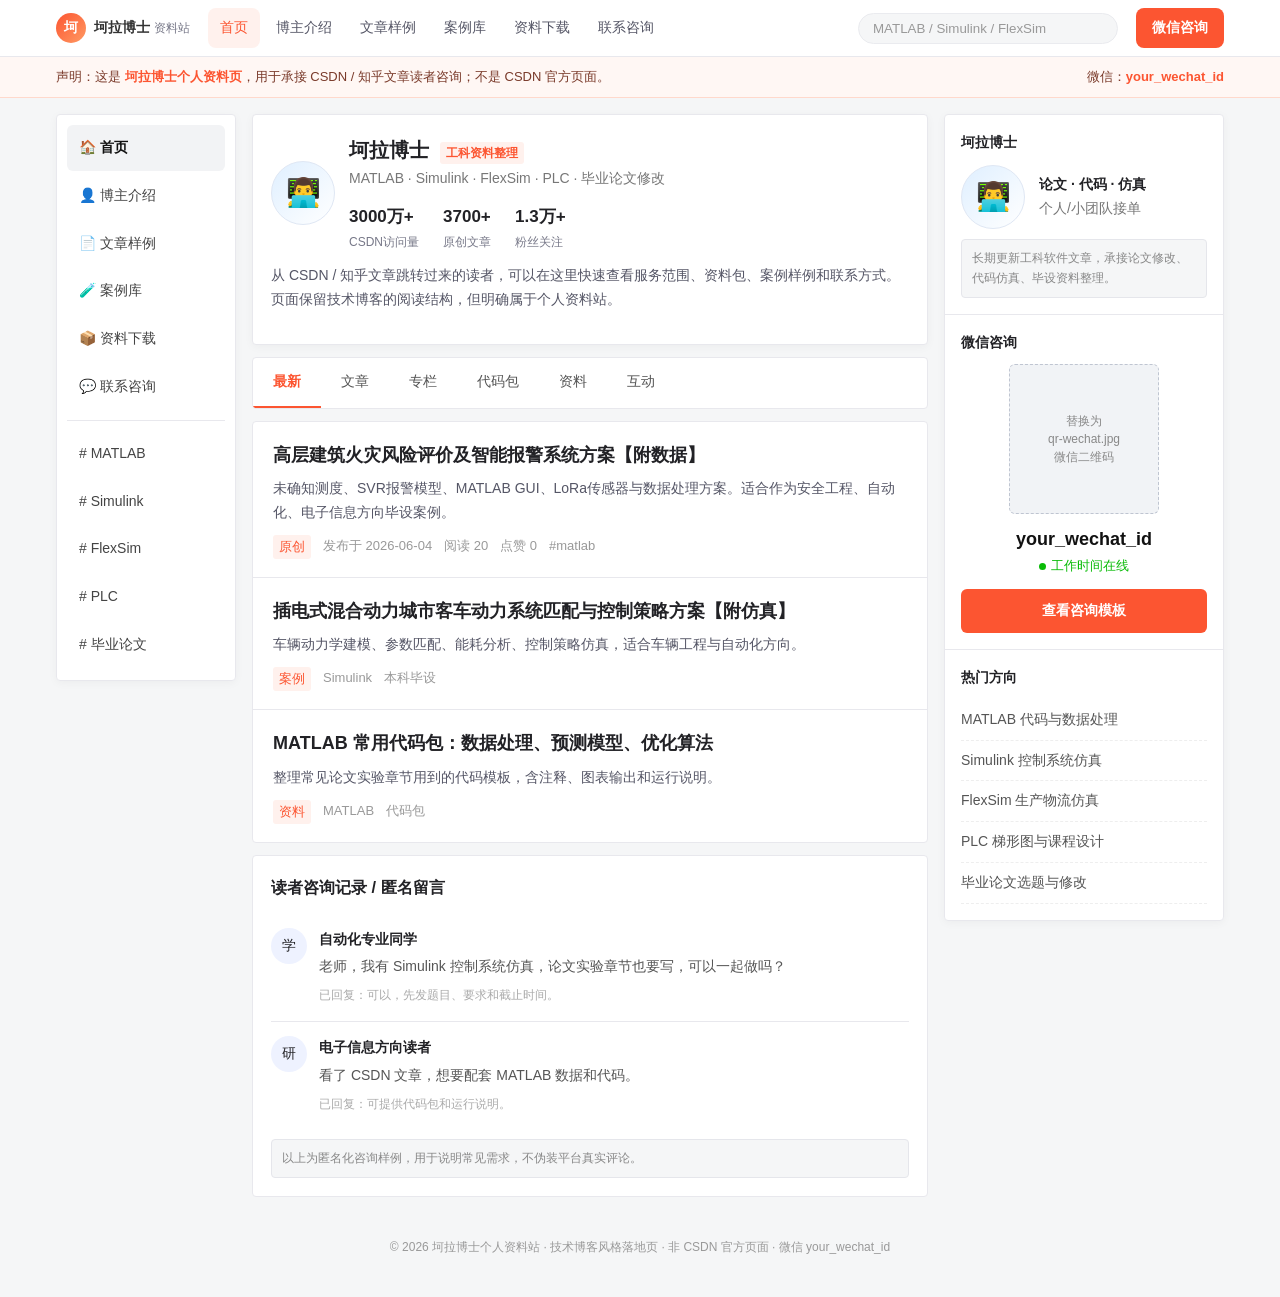
==== index.html @ f5367d6f "Add files via upload" ====
<!doctype html><html lang="zh-CN"><head><meta charset="utf-8"><meta name="viewport" content="width=device-width,initial-scale=1"><title>坷拉博士资料站 - 首页</title><meta name="description" content="坷拉博士个人资料站，论文修改、代码仿真、MATLAB、Simulink、FlexSim、PLC资料与案例。"><link rel="stylesheet" href="styles.css"></head><body><header class="top"><div class="top-inner"><a class="brand" href="index.html"><span class="brand-dot">坷</span><span>坷拉博士<small>资料站</small></span></a><nav class="nav"><a href="index.html" class="active">首页</a><a href="profile.html" class="">博主介绍</a><a href="article-fire.html" class="">文章样例</a><a href="cases.html" class="">案例库</a><a href="resources.html" class="">资料下载</a><a href="contact.html" class="">联系咨询</a></nav><input class="search" value="MATLAB / Simulink / FlexSim" readonly><a class="wechat-btn" href="contact.html">微信咨询</a></div></header><div class="notice"><div class="notice-inner"><span>声明：这是 <b>坷拉博士个人资料页</b>，用于承接 CSDN / 知乎文章读者咨询；不是 CSDN 官方页面。</span><span>微信：<b>your_wechat_id</b></span></div></div><main class="layout"><aside class="left"><a class="active" href="index.html">🏠 首页</a><a href="profile.html">👤 博主介绍</a><a href="article-fire.html">📄 文章样例</a><a href="cases.html">🧪 案例库</a><a href="resources.html">📦 资料下载</a><a href="contact.html">💬 联系咨询</a><div class="sep"></div><a href="#"># MATLAB</a><a href="#"># Simulink</a><a href="#"># FlexSim</a><a href="#"># PLC</a><a href="#"># 毕业论文</a></aside><section class="main"><div class="profile-card card"><div class="profile-head"><div class="avatar">👨‍💻</div><div><div class="name">坷拉博士 <span class="badge">工科资料整理</span></div><div style="color:#777">MATLAB · Simulink · FlexSim · PLC · 毕业论文修改</div><div class="stats"><div class="stat"><b>3000万+</b><span>CSDN访问量</span></div><div class="stat"><b>3700+</b><span>原创文章</span></div><div class="stat"><b>1.3万+</b><span>粉丝关注</span></div></div></div></div><p class="intro">从 CSDN / 知乎文章跳转过来的读者，可以在这里快速查看服务范围、资料包、案例样例和联系方式。页面保留技术博客的阅读结构，但明确属于个人资料站。</p></div><div class="tabs"><a class="active">最新</a><a>文章</a><a>专栏</a><a>代码包</a><a>资料</a><a>互动</a></div><div class="article-list"><article class="article-item"><h2><a href="article-fire.html">高层建筑火灾风险评价及智能报警系统方案【附数据】</a></h2><p class="snippet">未确知测度、SVR报警模型、MATLAB GUI、LoRa传感器与数据处理方案。适合作为安全工程、自动化、电子信息方向毕设案例。</p><div class="meta"><span class="tag">原创</span><span>发布于 2026-06-04</span><span>阅读 20</span><span>点赞 0</span><span>#matlab</span></div></article><article class="article-item"><h2><a href="cases.html">插电式混合动力城市客车动力系统匹配与控制策略方案【附仿真】</a></h2><p class="snippet">车辆动力学建模、参数匹配、能耗分析、控制策略仿真，适合车辆工程与自动化方向。</p><div class="meta"><span class="tag">案例</span><span>Simulink</span><span>本科毕设</span></div></article><article class="article-item"><h2><a href="resources.html">MATLAB 常用代码包：数据处理、预测模型、优化算法</a></h2><p class="snippet">整理常见论文实验章节用到的代码模板，含注释、图表输出和运行说明。</p><div class="meta"><span class="tag">资料</span><span>MATLAB</span><span>代码包</span></div></article></div><section class="comments"><h3>读者咨询记录 / 匿名留言</h3><div class="comment"><div class="c-avatar">学</div><div class="c-body"><b>自动化专业同学</b><p>老师，我有 Simulink 控制系统仿真，论文实验章节也要写，可以一起做吗？</p><span class="c-time">已回复：可以，先发题目、要求和截止时间。</span></div></div><div class="comment"><div class="c-avatar">研</div><div class="c-body"><b>电子信息方向读者</b><p>看了 CSDN 文章，想要配套 MATLAB 数据和代码。</p><span class="c-time">已回复：可提供代码包和运行说明。</span></div></div><div class="safe-label">以上为匿名化咨询样例，用于说明常见需求，不伪装平台真实评论。</div></section></section><aside class="right"><div class="side-card"><div class="side-title">坷拉博士</div><div class="profile-head"><div class="avatar">👨‍💻</div><div><b>论文 · 代码 · 仿真</b><br><span style="color:#777">个人/小团队接单</span></div></div><div class="safe-label">长期更新工科软件文章，承接论文修改、代码仿真、毕设资料整理。</div></div><div class="side-card"><div class="side-title">微信咨询</div><div class="qr">替换为<br>qr-wechat.jpg<br>微信二维码</div><div class="wechat-id">your_wechat_id</div><div style="text-align:center;color:#09bb07;font-size:13px"><span class="green-dot"></span>工作时间在线</div><a href="contact.html" class="btn-full">查看咨询模板</a></div><div class="side-card"><div class="side-title">热门方向</div><div class="mini-list"><a>MATLAB 代码与数据处理</a><a>Simulink 控制系统仿真</a><a>FlexSim 生产物流仿真</a><a>PLC 梯形图与课程设计</a><a>毕业论文选题与修改</a></div></div></aside></main><footer class="footer">© 2026 坷拉博士个人资料站 · 技术博客风格落地页 · 非 CSDN 官方页面 · 微信 your_wechat_id</footer></body></html>
---- styles.css ----
:root{--bg:#f5f6f7;--card:#fff;--text:#222226;--muted:#777888;--line:#e8e8ed;--orange:#fc5531;--orange2:#ff7846;--blue:#2b6ff6;--side:#ffffff;--soft:#f7f8fa;--green:#00b050;--shadow:0 2px 10px rgba(0,0,0,.04);--max:1200px}*{box-sizing:border-box}body{margin:0;background:var(--bg);font-family:-apple-system,BlinkMacSystemFont,"Segoe UI","PingFang SC","Microsoft YaHei",Arial,sans-serif;color:var(--text);font-size:14px;line-height:1.7}a{color:inherit;text-decoration:none}.top{position:sticky;top:0;z-index:20;background:#fff;border-bottom:1px solid var(--line)}.top-inner{max-width:var(--max);height:56px;margin:auto;display:flex;align-items:center;gap:18px;padding:0 16px}.brand{display:flex;align-items:center;gap:8px;font-weight:700;color:#333}.brand-dot{width:30px;height:30px;border-radius:50%;background:linear-gradient(135deg,var(--orange),#ff9a63);color:#fff;display:grid;place-items:center;font-weight:800}.brand small{font-weight:400;color:var(--muted);margin-left:4px}.nav{display:flex;gap:4px;flex:1}.nav a{padding:8px 12px;border-radius:8px;color:#555666}.nav a.active,.nav a:hover{background:#fff1ed;color:var(--orange)}.search{width:260px;background:#f5f6f7;border:1px solid #eaebef;border-radius:18px;padding:7px 14px;color:#999}.wechat-btn{background:var(--orange);color:#fff;padding:8px 16px;border-radius:8px;font-weight:600}.notice{background:#fff7f4;border-bottom:1px solid #ffd9cc;color:#7a3a2a}.notice-inner{max-width:var(--max);margin:auto;padding:9px 16px;font-size:13px;display:flex;justify-content:space-between;gap:12px}.notice b{color:var(--orange)}.layout{max-width:var(--max);margin:16px auto;display:grid;grid-template-columns:180px minmax(0,1fr) 280px;gap:16px;padding:0 16px}.left,.right,.card{background:var(--card);border:1px solid var(--line);border-radius:4px;box-shadow:var(--shadow)}.left{position:sticky;top:74px;height:max-content;padding:10px}.left a{display:flex;align-items:center;gap:10px;padding:11px 12px;border-radius:6px;color:#444;margin-bottom:2px}.left a.active,.left a:hover{background:#f2f3f5;color:#111;font-weight:600}.left .sep{border-top:1px solid var(--line);margin:10px 0}.main{display:flex;flex-direction:column;gap:12px}.profile-card{padding:18px}.profile-head{display:flex;gap:14px;align-items:center}.avatar{width:64px;height:64px;border-radius:50%;background:linear-gradient(135deg,#dfefff,#fff);border:1px solid #dfe7f4;display:grid;place-items:center;font-size:28px}.name{font-size:20px;font-weight:800}.badge{display:inline-block;background:#fff1ed;color:var(--orange);font-size:12px;border-radius:3px;padding:1px 6px;margin-left:5px}.stats{display:flex;gap:24px;margin-top:12px}.stat b{font-size:17px}.stat span{display:block;color:var(--muted);font-size:12px}.intro{margin-top:12px;color:#555666}.tabs{display:flex;background:#fff;border:1px solid var(--line);border-radius:4px;overflow:hidden}.tabs a{padding:12px 20px;color:#555;border-bottom:2px solid transparent}.tabs a.active{color:var(--orange);border-bottom-color:var(--orange);font-weight:600}.article-list{background:#fff;border:1px solid var(--line);border-radius:4px}.article-item{padding:18px 20px;border-bottom:1px solid var(--line)}.article-item:last-child{border-bottom:0}.article-item h2{font-size:18px;margin:0 0 7px}.article-item h2 a:hover{color:var(--orange)}.snippet{color:#555666;margin:0 0 10px}.meta{display:flex;flex-wrap:wrap;gap:12px;color:#999;font-size:13px}.tag{color:var(--orange);background:#fff1ed;padding:1px 6px;border-radius:3px}.right{height:max-content;position:sticky;top:74px}.side-card{padding:16px;border-bottom:1px solid var(--line)}.side-card:last-child{border-bottom:0}.side-title{font-weight:700;margin-bottom:10px}.qr{width:150px;height:150px;margin:10px auto;background:#f1f3f6;border:1px dashed #bfc5d1;border-radius:6px;display:grid;place-items:center;text-align:center;color:#888;font-size:12px;line-height:1.5}.wechat-id{text-align:center;font-size:18px;font-weight:800;color:#111;margin-top:8px}.green-dot{display:inline-block;width:7px;height:7px;background:#09bb07;border-radius:50%;margin-right:5px}.btn-full{display:block;text-align:center;background:var(--orange);color:#fff;padding:10px;border-radius:6px;font-weight:700;margin-top:12px}.mini-list a{display:block;padding:8px 0;border-bottom:1px dashed #eee;color:#555}.mini-list a:hover{color:var(--orange)}.article{background:#fff;border:1px solid var(--line);border-radius:4px;padding:24px 28px}.article h1{font-size:26px;line-height:1.35;margin:0 0 8px}.article .meta{border-bottom:1px solid var(--line);padding-bottom:14px;margin-bottom:20px}.article h2{font-size:19px;margin:26px 0 10px}.article p{color:#444;margin:10px 0}.code{background:#f7f7f8;border:1px solid #e5e5e5;border-radius:4px;padding:14px;white-space:pre-wrap;font-family:Consolas,Monaco,monospace;color:#333;overflow:auto}.callout{background:#f6fbff;border-left:4px solid var(--blue);padding:12px 14px;margin:16px 0;color:#43546b}.contact-box{background:#fff7f4;border:1px solid #ffd9cc;border-radius:6px;padding:16px;margin:18px 0}.comments{background:#fff;border:1px solid var(--line);border-radius:4px;padding:18px}.comments h3{margin:0 0 12px}.comment{display:flex;gap:12px;padding:14px 0;border-top:1px solid var(--line)}.comment:first-of-type{border-top:0}.c-avatar{width:36px;height:36px;border-radius:50%;background:#eef2ff;display:grid;place-items:center}.c-body b{font-size:14px}.c-body p{margin:4px 0;color:#555}.c-time{color:#aaa;font-size:12px}.grid{display:grid;grid-template-columns:repeat(2,1fr);gap:12px}.resource{padding:18px;background:#fff;border:1px solid var(--line);border-radius:4px}.resource h3{margin:0 0 8px}.resource p{color:#555;margin:0 0 12px}.footer{max-width:var(--max);margin:20px auto;padding:20px 16px;color:#999;text-align:center;font-size:12px}.safe-label{font-size:12px;color:#888;background:#f5f6f7;border:1px solid #e5e6eb;border-radius:4px;padding:8px 10px;margin-top:10px}@media(max-width:900px){.layout{grid-template-columns:1fr}.left,.right{position:static}.nav{display:none}.search{display:none}.grid{grid-template-columns:1fr}.top-inner{gap:10px}.wechat-btn{margin-left:auto}.article{padding:18px}.profile-head{align-items:flex-start}.stats{gap:12px}}
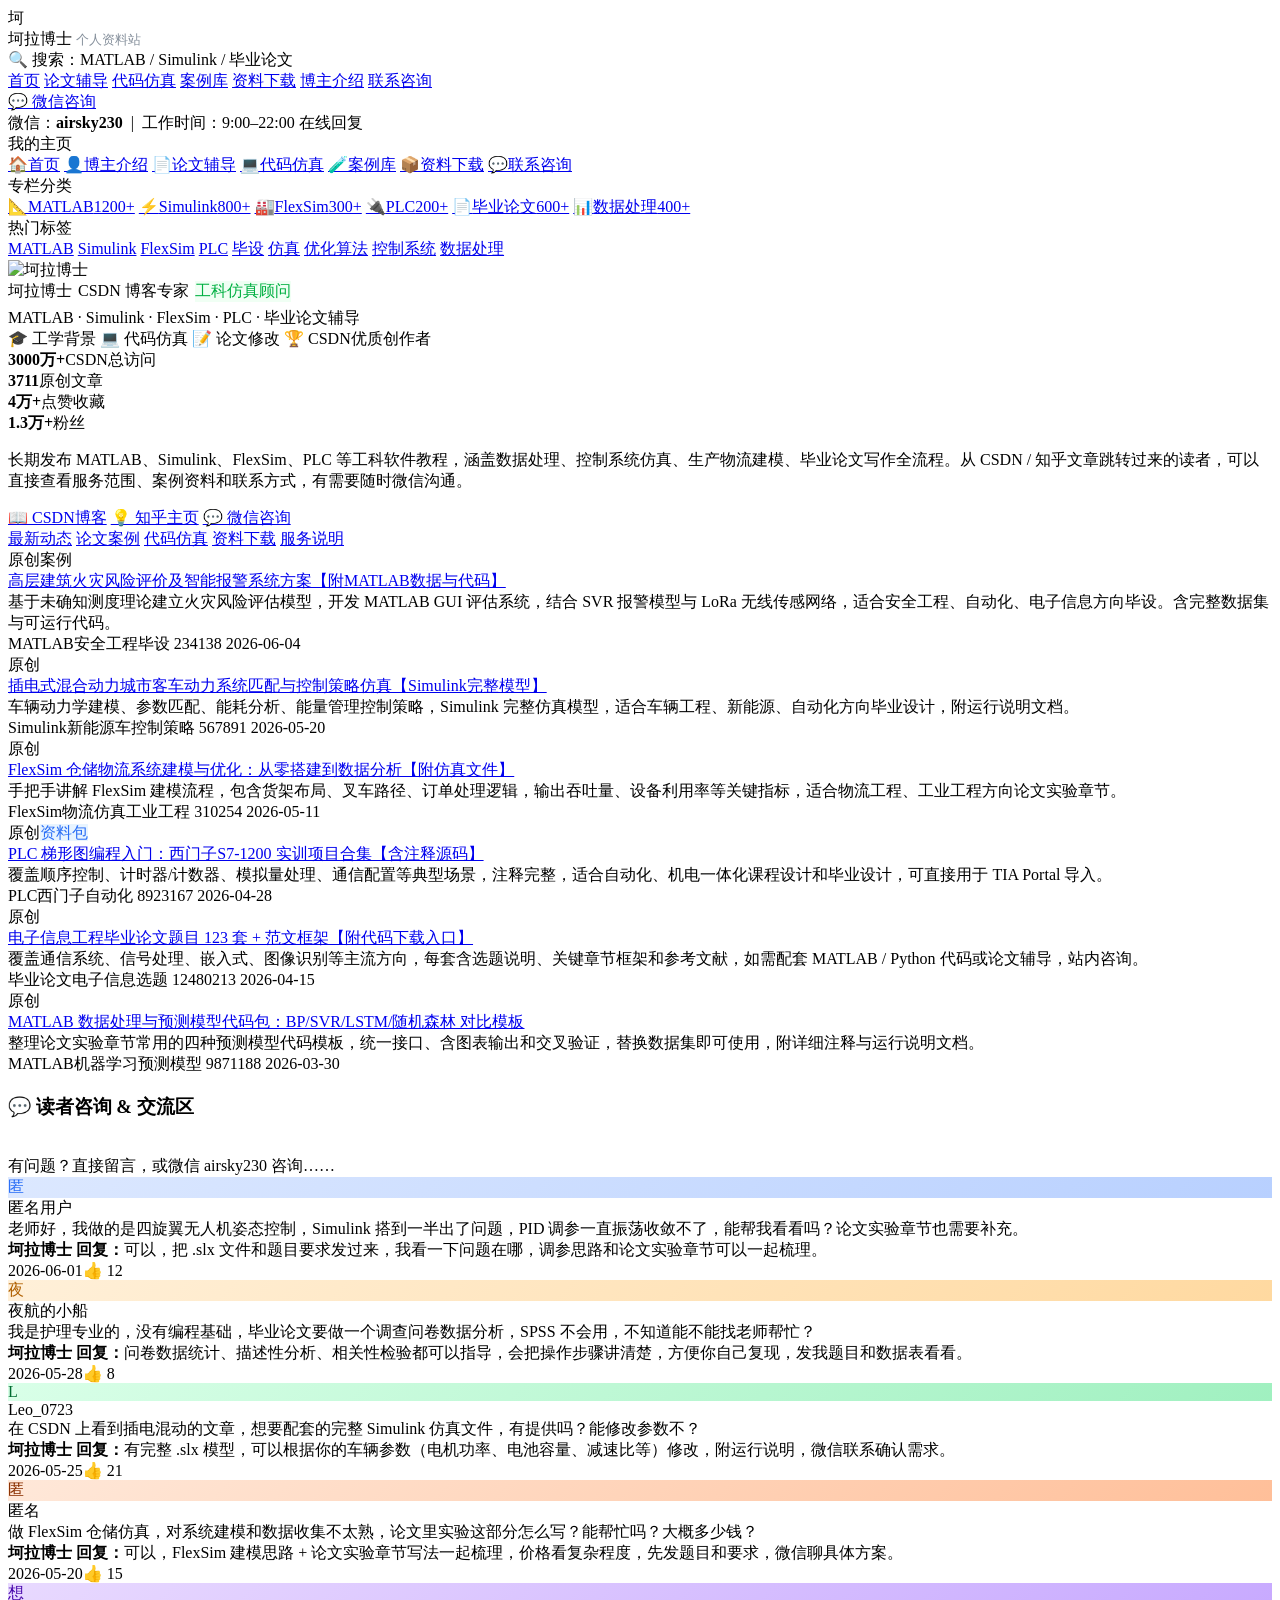
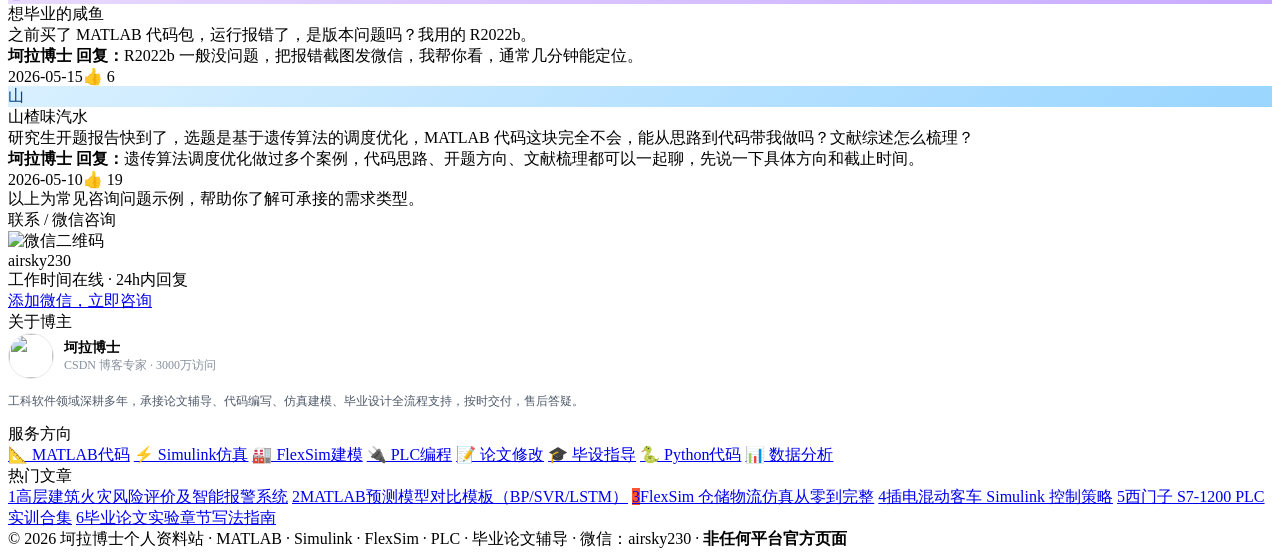
==== commit 70194644: "Deleted" ====
--- a/index.html
+++ b/index.html
@@ -1 +1,363 @@
-<!doctype html><html lang="zh-CN"><head><meta charset="utf-8"><meta name="viewport" content="width=device-width,initial-scale=1"><title>坷拉博士资料站 - 首页</title><meta name="description" content="坷拉博士个人资料站，论文修改、代码仿真、MATLAB、Simulink、FlexSim、PLC资料与案例。"><link rel="stylesheet" href="styles.css"></head><body><header class="top"><div class="top-inner"><a class="brand" href="index.html"><span class="brand-dot">坷</span><span>坷拉博士<small>资料站</small></span></a><nav class="nav"><a href="index.html" class="active">首页</a><a href="profile.html" class="">博主介绍</a><a href="article-fire.html" class="">文章样例</a><a href="cases.html" class="">案例库</a><a href="resources.html" class="">资料下载</a><a href="contact.html" class="">联系咨询</a></nav><input class="search" value="MATLAB / Simulink / FlexSim" readonly><a class="wechat-btn" href="contact.html">微信咨询</a></div></header><div class="notice"><div class="notice-inner"><span>声明：这是 <b>坷拉博士个人资料页</b>，用于承接 CSDN / 知乎文章读者咨询；不是 CSDN 官方页面。</span><span>微信：<b>your_wechat_id</b></span></div></div><main class="layout"><aside class="left"><a class="active" href="index.html">🏠 首页</a><a href="profile.html">👤 博主介绍</a><a href="article-fire.html">📄 文章样例</a><a href="cases.html">🧪 案例库</a><a href="resources.html">📦 资料下载</a><a href="contact.html">💬 联系咨询</a><div class="sep"></div><a href="#"># MATLAB</a><a href="#"># Simulink</a><a href="#"># FlexSim</a><a href="#"># PLC</a><a href="#"># 毕业论文</a></aside><section class="main"><div class="profile-card card"><div class="profile-head"><div class="avatar">👨‍💻</div><div><div class="name">坷拉博士 <span class="badge">工科资料整理</span></div><div style="color:#777">MATLAB · Simulink · FlexSim · PLC · 毕业论文修改</div><div class="stats"><div class="stat"><b>3000万+</b><span>CSDN访问量</span></div><div class="stat"><b>3700+</b><span>原创文章</span></div><div class="stat"><b>1.3万+</b><span>粉丝关注</span></div></div></div></div><p class="intro">从 CSDN / 知乎文章跳转过来的读者，可以在这里快速查看服务范围、资料包、案例样例和联系方式。页面保留技术博客的阅读结构，但明确属于个人资料站。</p></div><div class="tabs"><a class="active">最新</a><a>文章</a><a>专栏</a><a>代码包</a><a>资料</a><a>互动</a></div><div class="article-list"><article class="article-item"><h2><a href="article-fire.html">高层建筑火灾风险评价及智能报警系统方案【附数据】</a></h2><p class="snippet">未确知测度、SVR报警模型、MATLAB GUI、LoRa传感器与数据处理方案。适合作为安全工程、自动化、电子信息方向毕设案例。</p><div class="meta"><span class="tag">原创</span><span>发布于 2026-06-04</span><span>阅读 20</span><span>点赞 0</span><span>#matlab</span></div></article><article class="article-item"><h2><a href="cases.html">插电式混合动力城市客车动力系统匹配与控制策略方案【附仿真】</a></h2><p class="snippet">车辆动力学建模、参数匹配、能耗分析、控制策略仿真，适合车辆工程与自动化方向。</p><div class="meta"><span class="tag">案例</span><span>Simulink</span><span>本科毕设</span></div></article><article class="article-item"><h2><a href="resources.html">MATLAB 常用代码包：数据处理、预测模型、优化算法</a></h2><p class="snippet">整理常见论文实验章节用到的代码模板，含注释、图表输出和运行说明。</p><div class="meta"><span class="tag">资料</span><span>MATLAB</span><span>代码包</span></div></article></div><section class="comments"><h3>读者咨询记录 / 匿名留言</h3><div class="comment"><div class="c-avatar">学</div><div class="c-body"><b>自动化专业同学</b><p>老师，我有 Simulink 控制系统仿真，论文实验章节也要写，可以一起做吗？</p><span class="c-time">已回复：可以，先发题目、要求和截止时间。</span></div></div><div class="comment"><div class="c-avatar">研</div><div class="c-body"><b>电子信息方向读者</b><p>看了 CSDN 文章，想要配套 MATLAB 数据和代码。</p><span class="c-time">已回复：可提供代码包和运行说明。</span></div></div><div class="safe-label">以上为匿名化咨询样例，用于说明常见需求，不伪装平台真实评论。</div></section></section><aside class="right"><div class="side-card"><div class="side-title">坷拉博士</div><div class="profile-head"><div class="avatar">👨‍💻</div><div><b>论文 · 代码 · 仿真</b><br><span style="color:#777">个人/小团队接单</span></div></div><div class="safe-label">长期更新工科软件文章，承接论文修改、代码仿真、毕设资料整理。</div></div><div class="side-card"><div class="side-title">微信咨询</div><div class="qr">替换为<br>qr-wechat.jpg<br>微信二维码</div><div class="wechat-id">your_wechat_id</div><div style="text-align:center;color:#09bb07;font-size:13px"><span class="green-dot"></span>工作时间在线</div><a href="contact.html" class="btn-full">查看咨询模板</a></div><div class="side-card"><div class="side-title">热门方向</div><div class="mini-list"><a>MATLAB 代码与数据处理</a><a>Simulink 控制系统仿真</a><a>FlexSim 生产物流仿真</a><a>PLC 梯形图与课程设计</a><a>毕业论文选题与修改</a></div></div></aside></main><footer class="footer">© 2026 坷拉博士个人资料站 · 技术博客风格落地页 · 非 CSDN 官方页面 · 微信 your_wechat_id</footer></body></html>+<!doctype html>
+<html lang="zh-CN">
+<head>
+<meta charset="utf-8">
+<meta name="viewport" content="width=device-width,initial-scale=1">
+<title>坷拉博士 - MATLAB·Simulink·FlexSim·论文辅导</title>
+<meta name="description" content="坷拉博士：3700+原创工科文章，MATLAB代码、Simulink仿真、FlexSim建模、毕业论文辅导，CSDN访问量3000万+。">
+<link rel="stylesheet" href="assets/css/style.css">
+</head>
+<body>
+<!-- TOP NAV -->
+<header class="topbar">
+  <div class="topbar-inner">
+    <div class="logo">
+      <div class="logo-icon">坷</div>
+      <span>坷拉博士<small style="font-weight:400;color:#86909c;font-size:13px;margin-left:4px">个人资料站</small></span>
+    </div>
+    <div class="top-search">🔍 搜索：MATLAB / Simulink / 毕业论文</div>
+    <nav class="top-nav">
+      <a href="index.html" class="cur">首页</a>
+      <a href="paper.html">论文辅导</a>
+      <a href="code.html">代码仿真</a>
+      <a href="cases.html">案例库</a>
+      <a href="resources.html">资料下载</a>
+      <a href="profile.html">博主介绍</a>
+      <a href="contact.html">联系咨询</a>
+    </nav>
+    <div class="top-right">
+      <a class="btn-create" href="contact.html">💬 微信咨询</a>
+    </div>
+  </div>
+</header>
+
+<!-- NOTICE -->
+<div class="notice">
+  <div class="notice-inner">
+    <span>微信：<b>airsky230</b> &nbsp;|&nbsp; 工作时间：9:00–22:00 在线回复</span>
+  </div>
+</div>
+
+<!-- MAIN LAYOUT -->
+<div class="wrap">
+
+  <!-- LEFT NAV -->
+  <aside class="left-nav">
+    <div class="nav-block">
+      <div class="nav-block-title">我的主页</div>
+      <a href="index.html" class="cur"><span class="ic">🏠</span>首页</a>
+      <a href="profile.html"><span class="ic">👤</span>博主介绍</a>
+      <a href="paper.html"><span class="ic">📄</span>论文辅导</a>
+      <a href="code.html"><span class="ic">💻</span>代码仿真</a>
+      <a href="cases.html"><span class="ic">🧪</span>案例库</a>
+      <a href="resources.html"><span class="ic">📦</span>资料下载</a>
+      <a href="contact.html"><span class="ic">💬</span>联系咨询</a>
+    </div>
+    <div class="nav-block">
+      <div class="nav-block-title">专栏分类</div>
+      <a href="cases.html"><span class="ic">📐</span>MATLAB<span class="cnt">1200+</span></a>
+      <a href="cases.html"><span class="ic">⚡</span>Simulink<span class="cnt">800+</span></a>
+      <a href="cases.html"><span class="ic">🏭</span>FlexSim<span class="cnt">300+</span></a>
+      <a href="cases.html"><span class="ic">🔌</span>PLC<span class="cnt">200+</span></a>
+      <a href="paper.html"><span class="ic">📄</span>毕业论文<span class="cnt">600+</span></a>
+      <a href="cases.html"><span class="ic">📊</span>数据处理<span class="cnt">400+</span></a>
+    </div>
+    <div class="nav-block">
+      <div class="nav-block-title">热门标签</div>
+      <div class="tag-list">
+        <a href="cases.html">MATLAB</a>
+        <a href="cases.html">Simulink</a>
+        <a href="cases.html">FlexSim</a>
+        <a href="cases.html">PLC</a>
+        <a href="cases.html">毕设</a>
+        <a href="cases.html">仿真</a>
+        <a href="cases.html">优化算法</a>
+        <a href="cases.html">控制系统</a>
+        <a href="cases.html">数据处理</a>
+      </div>
+    </div>
+  </aside>
+
+  <!-- MAIN -->
+  <section class="main">
+
+    <!-- Profile Card -->
+    <div class="profile-card">
+      <div class="pc-head">
+        <div class="pc-avatar">
+          <img src="assets/img/avatar.jpg" alt="坷拉博士">
+        </div>
+        <div style="flex:1">
+          <div style="display:flex;align-items:center;flex-wrap:wrap;gap:6px;margin-bottom:6px">
+            <span class="pc-name">坷拉博士</span>
+            <span class="pc-rank">CSDN 博客专家</span>
+            <span class="pc-rank" style="background:#f0fff4;color:#00b042">工科仿真顾问</span>
+          </div>
+          <div class="pc-sub">MATLAB · Simulink · FlexSim · PLC · 毕业论文辅导</div>
+          <div class="pc-tags">
+            <span>🎓 工学背景</span>
+            <span>💻 代码仿真</span>
+            <span>📝 论文修改</span>
+            <span>🏆 CSDN优质创作者</span>
+          </div>
+          <div class="pc-stats">
+            <div class="pc-stat"><b>3000万+</b><span>CSDN总访问</span></div>
+            <div class="pc-stat"><b>3711</b><span>原创文章</span></div>
+            <div class="pc-stat"><b>4万+</b><span>点赞收藏</span></div>
+            <div class="pc-stat"><b>1.3万+</b><span>粉丝</span></div>
+          </div>
+        </div>
+      </div>
+      <p class="pc-intro">
+        长期发布 MATLAB、Simulink、FlexSim、PLC 等工科软件教程，涵盖数据处理、控制系统仿真、生产物流建模、毕业论文写作全流程。从 CSDN / 知乎文章跳转过来的读者，可以直接查看服务范围、案例资料和联系方式，有需要随时微信沟通。
+      </p>
+      <div class="pc-links">
+        <a class="pc-link" href="https://blog.csdn.net/checkpaper" target="_blank" rel="noopener">📖 CSDN博客</a>
+        <a class="pc-link" href="https://www.zhihu.com/people/he-he-63-63/posts" target="_blank" rel="noopener">💡 知乎主页</a>
+        <a class="pc-link" href="contact.html">💬 微信咨询</a>
+      </div>
+    </div>
+
+    <!-- Tabs -->
+    <div class="tabs">
+      <a class="cur" href="index.html">最新动态</a>
+      <a href="cases.html">论文案例</a>
+      <a href="code.html">代码仿真</a>
+      <a href="resources.html">资料下载</a>
+      <a href="paper.html">服务说明</a>
+    </div>
+
+    <!-- Article List -->
+    <div class="article-list">
+
+      <div class="art-item">
+        <div class="art-row">
+          <div class="art-body">
+            <div><span class="art-label">原创</span><span class="art-label green">案例</span></div>
+            <a class="art-title" href="article-fire.html">高层建筑火灾风险评价及智能报警系统方案【附MATLAB数据与代码】</a>
+            <div class="art-snippet">基于未确知测度理论建立火灾风险评估模型，开发 MATLAB GUI 评估系统，结合 SVR 报警模型与 LoRa 无线传感网络，适合安全工程、自动化、电子信息方向毕设。含完整数据集与可运行代码。</div>
+            <div class="art-meta">
+              <span class="tag">MATLAB</span><span class="tag">安全工程</span><span class="tag">毕设</span>
+              <span class="views">2341</span><span class="likes">38</span>
+              <span>2026-06-04</span>
+            </div>
+          </div>
+        </div>
+      </div>
+
+      <div class="art-item">
+        <div class="art-row">
+          <div class="art-body">
+            <div><span class="art-label">原创</span></div>
+            <a class="art-title" href="articles/simulink-phev.html">插电式混合动力城市客车动力系统匹配与控制策略仿真【Simulink完整模型】</a>
+            <div class="art-snippet">车辆动力学建模、参数匹配、能耗分析、能量管理控制策略，Simulink 完整仿真模型，适合车辆工程、新能源、自动化方向毕业设计，附运行说明文档。</div>
+            <div class="art-meta">
+              <span class="tag">Simulink</span><span class="tag">新能源车</span><span class="tag">控制策略</span>
+              <span class="views">5678</span><span class="likes">91</span>
+              <span>2026-05-20</span>
+            </div>
+          </div>
+        </div>
+      </div>
+
+      <div class="art-item">
+        <div class="art-row">
+          <div class="art-body">
+            <div><span class="art-label">原创</span></div>
+            <a class="art-title" href="articles/flexsim-warehouse.html">FlexSim 仓储物流系统建模与优化：从零搭建到数据分析【附仿真文件】</a>
+            <div class="art-snippet">手把手讲解 FlexSim 建模流程，包含货架布局、叉车路径、订单处理逻辑，输出吞吐量、设备利用率等关键指标，适合物流工程、工业工程方向论文实验章节。</div>
+            <div class="art-meta">
+              <span class="tag">FlexSim</span><span class="tag">物流仿真</span><span class="tag">工业工程</span>
+              <span class="views">3102</span><span class="likes">54</span>
+              <span>2026-05-11</span>
+            </div>
+          </div>
+        </div>
+      </div>
+
+      <div class="art-item">
+        <div class="art-row">
+          <div class="art-body">
+            <div><span class="art-label">原创</span><span class="art-label" style="background:#e8f4ff;color:#2b6ff6">资料包</span></div>
+            <a class="art-title" href="articles/plc-s7-1200.html">PLC 梯形图编程入门：西门子S7-1200 实训项目合集【含注释源码】</a>
+            <div class="art-snippet">覆盖顺序控制、计时器/计数器、模拟量处理、通信配置等典型场景，注释完整，适合自动化、机电一体化课程设计和毕业设计，可直接用于 TIA Portal 导入。</div>
+            <div class="art-meta">
+              <span class="tag">PLC</span><span class="tag">西门子</span><span class="tag">自动化</span>
+              <span class="views">8923</span><span class="likes">167</span>
+              <span>2026-04-28</span>
+            </div>
+          </div>
+        </div>
+      </div>
+
+      <div class="art-item">
+        <div class="art-row">
+          <div class="art-body">
+            <div><span class="art-label">原创</span></div>
+            <a class="art-title" href="cases.html">电子信息工程毕业论文题目 123 套 + 范文框架【附代码下载入口】</a>
+            <div class="art-snippet">覆盖通信系统、信号处理、嵌入式、图像识别等主流方向，每套含选题说明、关键章节框架和参考文献，如需配套 MATLAB / Python 代码或论文辅导，站内咨询。</div>
+            <div class="art-meta">
+              <span class="tag">毕业论文</span><span class="tag">电子信息</span><span class="tag">选题</span>
+              <span class="views">12480</span><span class="likes">213</span>
+              <span>2026-04-15</span>
+            </div>
+          </div>
+        </div>
+      </div>
+
+      <div class="art-item">
+        <div class="art-row">
+          <div class="art-body">
+            <div><span class="art-label">原创</span></div>
+            <a class="art-title" href="articles/matlab-prediction.html">MATLAB 数据处理与预测模型代码包：BP/SVR/LSTM/随机森林 对比模板</a>
+            <div class="art-snippet">整理论文实验章节常用的四种预测模型代码模板，统一接口、含图表输出和交叉验证，替换数据集即可使用，附详细注释与运行说明文档。</div>
+            <div class="art-meta">
+              <span class="tag">MATLAB</span><span class="tag">机器学习</span><span class="tag">预测模型</span>
+              <span class="views">9871</span><span class="likes">188</span>
+              <span>2026-03-30</span>
+            </div>
+          </div>
+        </div>
+      </div>
+
+    </div><!-- /article-list -->
+
+    <!-- COMMENTS -->
+    <div class="comments-box">
+      <h3>💬 读者咨询 &amp; 交流区</h3>
+
+      <div class="comment-form">
+        <div class="cf-avatar">
+          <img src="assets/img/avatar.jpg" alt="">
+        </div>
+        <div class="cf-input">有问题？直接留言，或微信 airsky230 咨询……</div>
+      </div>
+
+      <div class="comment-item">
+        <div class="ci-avatar" style="background:linear-gradient(135deg,#dce8ff,#b8d0ff);color:#2b6ff6">匿</div>
+        <div class="ci-body">
+          <span class="ci-name">匿名用户</span>
+          <div class="ci-text">老师好，我做的是四旋翼无人机姿态控制，Simulink 搭到一半出了问题，PID 调参一直振荡收敛不了，能帮我看看吗？论文实验章节也需要补充。</div>
+          <div class="ci-reply"><strong>坷拉博士 回复：</strong>可以，把 .slx 文件和题目要求发过来，我看一下问题在哪，调参思路和论文实验章节可以一起梳理。</div>
+          <div class="ci-foot"><span>2026-06-01</span><span class="like-btn">👍 12</span></div>
+        </div>
+      </div>
+
+      <div class="comment-item">
+        <div class="ci-avatar" style="background:linear-gradient(135deg,#fff0d9,#ffd9a0);color:#b06000">夜</div>
+        <div class="ci-body">
+          <span class="ci-name">夜航的小船</span>
+          <div class="ci-text">我是护理专业的，没有编程基础，毕业论文要做一个调查问卷数据分析，SPSS 不会用，不知道能不能找老师帮忙？</div>
+          <div class="ci-reply"><strong>坷拉博士 回复：</strong>问卷数据统计、描述性分析、相关性检验都可以指导，会把操作步骤讲清楚，方便你自己复现，发我题目和数据表看看。</div>
+          <div class="ci-foot"><span>2026-05-28</span><span class="like-btn">👍 8</span></div>
+        </div>
+      </div>
+
+      <div class="comment-item">
+        <div class="ci-avatar" style="background:linear-gradient(135deg,#d9ffe8,#a0f0c0);color:#006b30">L</div>
+        <div class="ci-body">
+          <span class="ci-name">Leo_0723</span>
+          <div class="ci-text">在 CSDN 上看到插电混动的文章，想要配套的完整 Simulink 仿真文件，有提供吗？能修改参数不？</div>
+          <div class="ci-reply"><strong>坷拉博士 回复：</strong>有完整 .slx 模型，可以根据你的车辆参数（电机功率、电池容量、减速比等）修改，附运行说明，微信联系确认需求。</div>
+          <div class="ci-foot"><span>2026-05-25</span><span class="like-btn">👍 21</span></div>
+        </div>
+      </div>
+
+      <div class="comment-item">
+        <div class="ci-avatar" style="background:linear-gradient(135deg,#ffe8d9,#ffbf99);color:#8b3000">匿</div>
+        <div class="ci-body">
+          <span class="ci-name">匿名</span>
+          <div class="ci-text">做 FlexSim 仓储仿真，对系统建模和数据收集不太熟，论文里实验这部分怎么写？能帮忙吗？大概多少钱？</div>
+          <div class="ci-reply"><strong>坷拉博士 回复：</strong>可以，FlexSim 建模思路 + 论文实验章节写法一起梳理，价格看复杂程度，先发题目和要求，微信聊具体方案。</div>
+          <div class="ci-foot"><span>2026-05-20</span><span class="like-btn">👍 15</span></div>
+        </div>
+      </div>
+
+      <div class="comment-item">
+        <div class="ci-avatar" style="background:linear-gradient(135deg,#e8d9ff,#c8aaff);color:#4400aa">想</div>
+        <div class="ci-body">
+          <span class="ci-name">想毕业的咸鱼</span>
+          <div class="ci-text">之前买了 MATLAB 代码包，运行报错了，是版本问题吗？我用的 R2022b。</div>
+          <div class="ci-reply"><strong>坷拉博士 回复：</strong>R2022b 一般没问题，把报错截图发微信，我帮你看，通常几分钟能定位。</div>
+          <div class="ci-foot"><span>2026-05-15</span><span class="like-btn">👍 6</span></div>
+        </div>
+      </div>
+
+      <div class="comment-item">
+        <div class="ci-avatar" style="background:linear-gradient(135deg,#d9f0ff,#99d5ff);color:#004488">山</div>
+        <div class="ci-body">
+          <span class="ci-name">山楂味汽水</span>
+          <div class="ci-text">研究生开题报告快到了，选题是基于遗传算法的调度优化，MATLAB 代码这块完全不会，能从思路到代码带我做吗？文献综述怎么梳理？</div>
+          <div class="ci-reply"><strong>坷拉博士 回复：</strong>遗传算法调度优化做过多个案例，代码思路、开题方向、文献梳理都可以一起聊，先说一下具体方向和截止时间。</div>
+          <div class="ci-foot"><span>2026-05-10</span><span class="like-btn">👍 19</span></div>
+        </div>
+      </div>
+
+      <div class="safe-note">以上为常见咨询问题示例，帮助你了解可承接的需求类型。</div>
+    </div>
+
+  </section><!-- /main -->
+
+  <!-- RIGHT SIDEBAR -->
+  <aside class="right">
+
+    <div class="side-card">
+      <div class="side-title">联系 / 微信咨询</div>
+      <div class="wechat-section">
+        <div class="qr-img">
+          <img src="assets/img/qr.png" alt="微信二维码">
+        </div>
+        <div class="wechat-id-text">airsky230</div>
+        <div class="wechat-sub"><span class="online-dot"></span>工作时间在线 · 24h内回复</div>
+        <a class="btn-consult" href="contact.html">添加微信，立即咨询</a>
+      </div>
+    </div>
+
+    <div class="side-card">
+      <div class="side-title">关于博主</div>
+      <div style="display:flex;gap:10px;align-items:center;margin-bottom:10px">
+        <img src="assets/img/avatar.jpg" style="width:44px;height:44px;border-radius:50%;object-fit:cover;border:1px solid #e8e8ed" alt="">
+        <div>
+          <div style="font-weight:700;font-size:14px">坷拉博士</div>
+          <div style="color:#86909c;font-size:12px">CSDN 博客专家 · 3000万访问</div>
+        </div>
+      </div>
+      <p style="font-size:12px;color:#4e5969;line-height:1.7">工科软件领域深耕多年，承接论文辅导、代码编写、仿真建模、毕业设计全流程支持，按时交付，售后答疑。</p>
+    </div>
+
+    <div class="side-card">
+      <div class="side-title">服务方向</div>
+      <div class="skill-grid">
+        <a class="skill-tag" href="code.html">📐 MATLAB代码</a>
+        <a class="skill-tag" href="code.html">⚡ Simulink仿真</a>
+        <a class="skill-tag" href="code.html">🏭 FlexSim建模</a>
+        <a class="skill-tag" href="code.html">🔌 PLC编程</a>
+        <a class="skill-tag" href="paper.html">📝 论文修改</a>
+        <a class="skill-tag" href="paper.html">🎓 毕设指导</a>
+        <a class="skill-tag" href="code.html">🐍 Python代码</a>
+        <a class="skill-tag" href="paper.html">📊 数据分析</a>
+      </div>
+    </div>
+
+    <div class="side-card">
+      <div class="side-title">热门文章</div>
+      <div class="hot-list">
+        <a href="article-fire.html"><span class="hot-num">1</span>高层建筑火灾风险评价及智能报警系统</a>
+        <a href="articles/matlab-prediction.html"><span class="hot-num">2</span>MATLAB预测模型对比模板（BP/SVR/LSTM）</a>
+        <a href="articles/flexsim-warehouse.html"><span class="hot-num" style="background:#fc5531">3</span>FlexSim 仓储物流仿真从零到完整</a>
+        <a href="articles/simulink-phev.html"><span class="hot-num gray">4</span>插电混动客车 Simulink 控制策略</a>
+        <a href="articles/plc-s7-1200.html"><span class="hot-num gray">5</span>西门子 S7-1200 PLC 实训合集</a>
+        <a href="cases.html"><span class="hot-num gray">6</span>毕业论文实验章节写法指南</a>
+      </div>
+    </div>
+
+  </aside>
+
+</div><!-- /wrap -->
+
+<footer class="footer">
+  © 2026 坷拉博士个人资料站 · MATLAB · Simulink · FlexSim · PLC · 毕业论文辅导 · 微信：airsky230 · <b>非任何平台官方页面</b>
+</footer>
+
+</body>
+</html>
